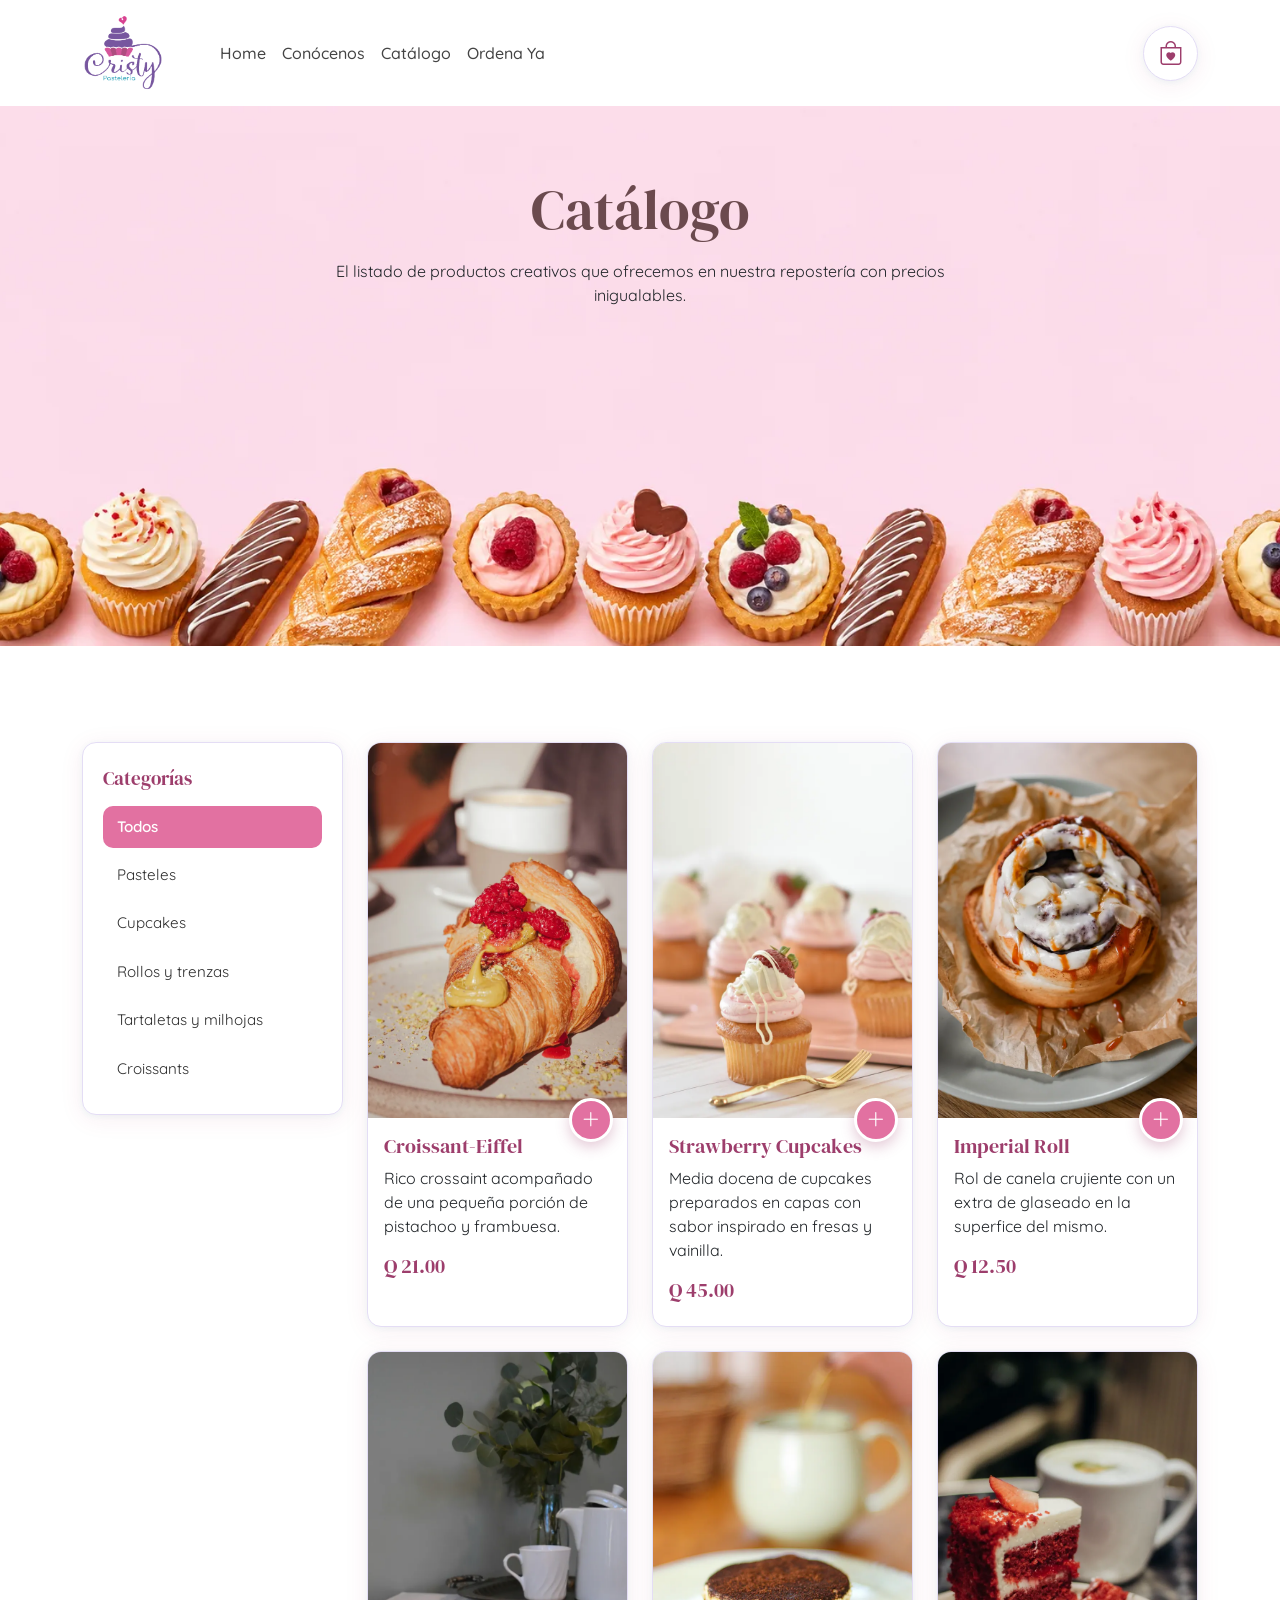
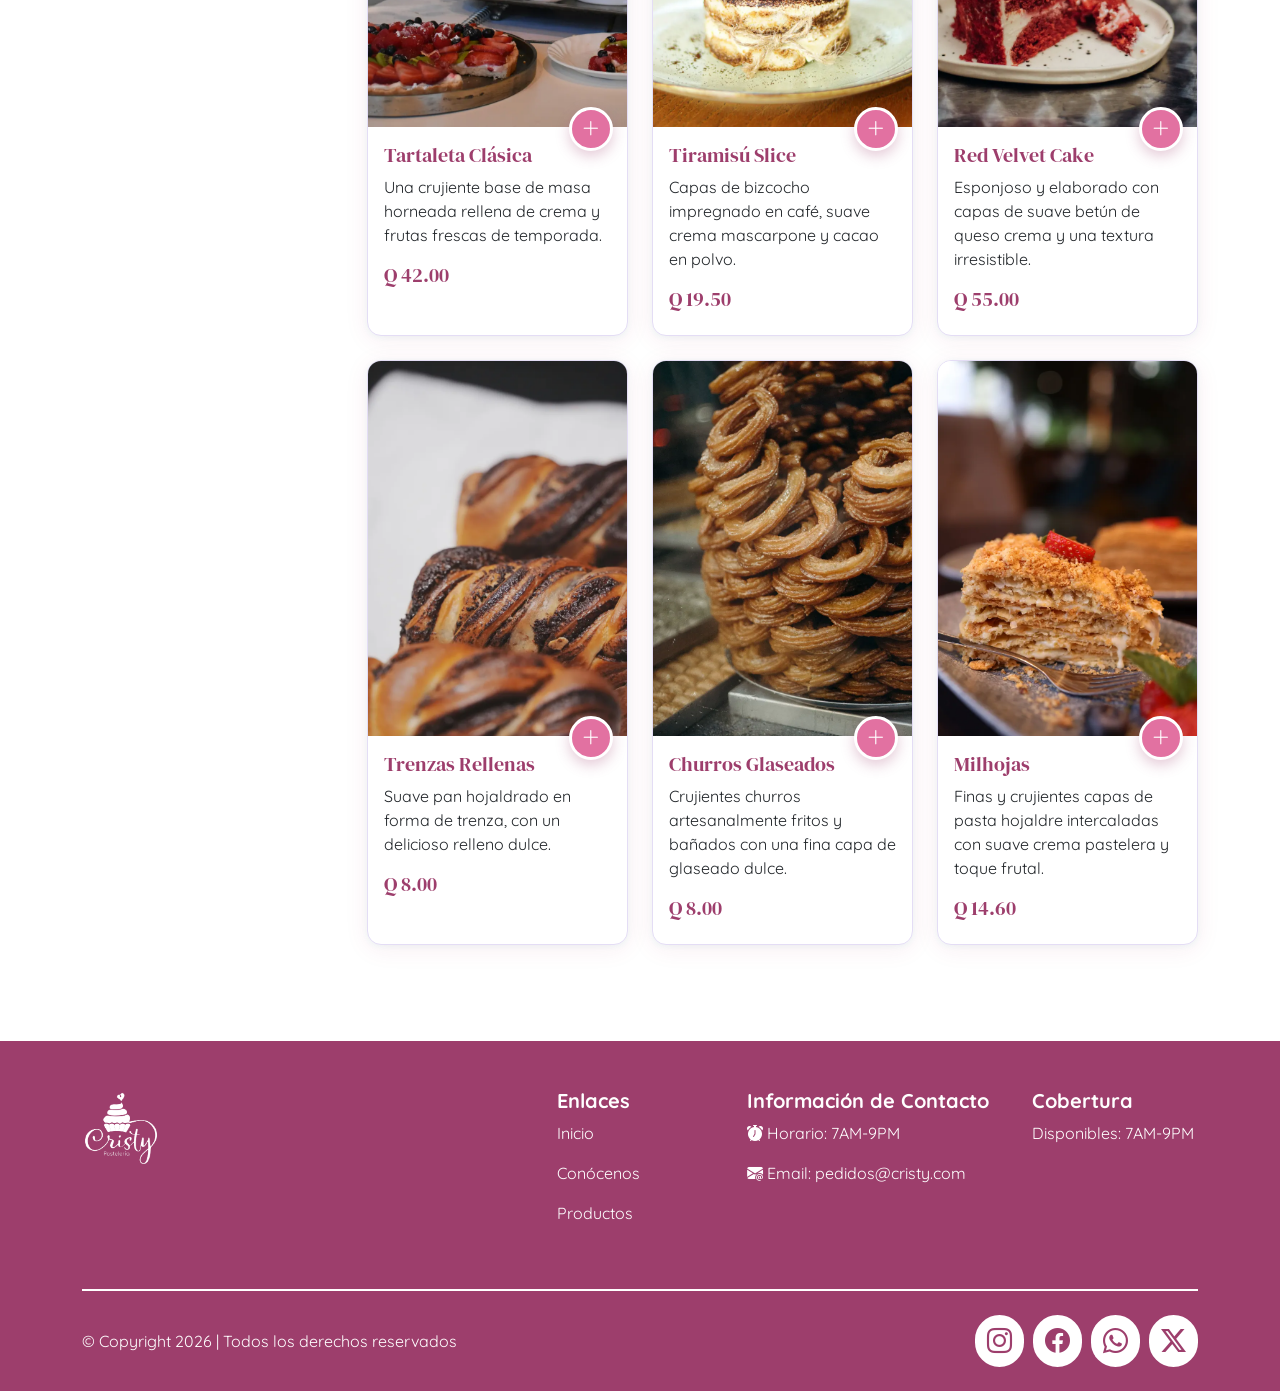
==== catalogo.html @ 8e830e94 "Uploading 100%" ====
<!DOCTYPE html>
<html lang="es">

<head>
    <meta charset="UTF-8">
    <meta name="viewport" content="width=device-width, initial-scale=1.0">
    <title>Catálogo</title>

    <link rel="preconnect" href="https://fonts.googleapis.com">
    <link rel="preconnect" href="https://fonts.gstatic.com" crossorigin>
    <link
        href="https://fonts.googleapis.com/css2?family=DM+Serif+Display:ital@0;1&family=Dancing+Script:wght@400..700&family=Quicksand:wght@300..700&display=swap"
        rel="stylesheet">

    <!-- LINK DE BOOTSTRAP -->
    <link href="https://cdn.jsdelivr.net/npm/bootstrap@5.3.8/dist/css/bootstrap.min.css" rel="stylesheet"
        integrity="sha384-sRIl4kxILFvY47J16cr9ZwB07vP4J8+LH7qKQnuqkuIAvNWLzeN8tE5YBujZqJLB" crossorigin="anonymous">

    <!-- LINK DE CSS -->
    <link rel="stylesheet" href="styles.css">

    <!-- LINK DE BOOTSTRAP ICONS -->
    <link rel="stylesheet" href="https://cdn.jsdelivr.net/npm/bootstrap-icons@1.13.1/font/bootstrap-icons.min.css">

    <script src="JavaScript/scroll-animations.js" defer></script>

</head>

<body>

    <header>
        <nav class="navbar navbar-expand-lg py-2">
            <div class="container">
                <a class="navbar-brand me-5" href="index.html" aria-label="Ir a la página de inicio"><img
                        src="imgs/Logu.png" alt="Pastelería Cristy" style="height: 80px;"></a>
                <button class="navbar-toggler" type="button" data-bs-toggle="collapse"
                    data-bs-target="#navbarSupportedContent" aria-controls="navbarSupportedContent"
                    aria-expanded="false" aria-label="Toggle navigation">
                    <span class="navbar-toggler-icon"></span>
                </button>
                <div class="collapse navbar-collapse align-items-lg-center" id="navbarSupportedContent">
                    <ul class="navbar-nav me-auto mb-2 mb-lg-0">

                        <li class="nav-item">

                            <a class="nav-link nav-linking-dark" aria-current="page" href="index.html">Home</a>

                        </li>

                        <li class="nav-item">

                            <a class="nav-link nav-linking-dark" href="conocenos.html">Conócenos</a>

                        </li>

                        <li class="nav-item active">

                            <a class="nav-link active nav-linking-dark" aria-current="page"
                                href="catalogo.html">Catálogo</a>

                        </li>

                        <li class="nav-item">
                            <a class="nav-link nav-linking-dark" href="formulario.php">Ordena Ya</a>
                        </li>

                    </ul>
                    <button class="cart-nav-button" type="button" data-bs-toggle="offcanvas"
                        data-bs-target="#carritoPanel" aria-controls="carritoPanel" aria-label="Abrir carrito">
                        <i class="bi bi-bag-heart" aria-hidden="true"></i>
                        <span class="cart-badge d-none" data-cart-count>0</span>
                    </button>
                </div>
            </div>
        </nav>
    </header>

    <main>

        <section class="banner">
            <h1 class="titles c text-center display-4" style="padding-top: 70px;" data-reveal="fade">Catálogo</h1>
            <div class="d-flex align-items-center justify-content-center flex-column mt-3" data-reveal="up">
                <p class="col-10 col-md-6 text-center px-0">El listado de productos creativos que ofrecemos en nuestra
                    repostería con precios inigualables.</p>
            </div>
        </section>


        <section>
            <div class="container-fluid">
                <div class="container py-5 my-3 my-lg-5">
                    <div class="row">
                        <div class="col-lg-3 mb-4 mb-lg-0">
                            <div class="catalog-filter sticky-top" data-reveal="left">
                                <h5 class="titles c6 filter-title">Categorías</h5>
                                <div class="filter-list flex-row flex-lg-column flex-wrap">
                                    <button type="button" class="filter-btn is-active" data-filtro="todos">
                                        Todos
                                    </button>
                                    <button type="button" class="filter-btn" data-filtro="pasteles">
                                        Pasteles
                                    </button>
                                    <button type="button" class="filter-btn" data-filtro="cupcakes">
                                        Cupcakes
                                    </button>
                                    <button type="button" class="filter-btn" data-filtro="rollos">
                                        Rollos y trenzas
                                    </button>
                                    <button type="button" class="filter-btn" data-filtro="tartaletas">
                                        Tartaletas y milhojas
                                    </button>
                                    <button type="button" class="filter-btn" data-filtro="croissants">
                                        Croissants
                                    </button>
                                </div>
                            </div>
                        </div>
                        <div class="col-lg-9">
                            <div class="row row-cols-1 row-cols-sm-2 row-cols-lg-3 g-4" id="grid-productos"
                                data-reveal-group>

                                <div class="col producto" data-categoria="croissants"
                                    data-product-id="croissant-eiffel">
                                    <div class="card product-card h-100">
                                        <img src="imgs/catalogo/3.webp" class="card-img-top cards-imgs"
                                            alt="Croissant-Eiffel con pistacho y frambuesa" width="720" height="1080"
                                            decoding="async" loading="eager" fetchpriority="high">
                                        <button type="button" class="add-cart-button" data-add-to-cart
                                            data-product-id="croissant-eiffel"
                                            aria-label="Agregar Croissant-Eiffel al carrito"><i class="bi bi-plus-lg"
                                                aria-hidden="true"></i></button>
                                        <div class="card-body">
                                            <h5 class="card-title titles c6">Croissant-Eiffel</h5>
                                            <p class="card-text">Rico crossaint acompañado de una pequeña porción de
                                                pistachoo y frambuesa.</p>
                                            <h5 class="card-title titles c6">Q 21.00</h5>
                                        </div>
                                    </div>
                                </div>

                                <div class="col producto" data-categoria="cupcakes"
                                    data-product-id="strawberry-cupcakes">
                                    <div class="card product-card h-100">
                                        <img src="imgs/catalogo/4.webp" class="card-img-top cards-imgs"
                                            alt="Strawberry Cupcakes" width="720" height="1080" decoding="async"
                                            loading="eager">
                                        <button type="button" class="add-cart-button" data-add-to-cart
                                            data-product-id="strawberry-cupcakes"
                                            aria-label="Agregar Strawberry Cupcakes al carrito"><i class="bi bi-plus-lg"
                                                aria-hidden="true"></i></button>
                                        <div class="card-body">
                                            <h5 class="card-title titles c6">Strawberry Cupcakes</h5>
                                            <p class="card-text">Media docena de cupcakes preparados en capas con sabor
                                                inspirado en fresas y vainilla.</p>
                                            <h5 class="card-title titles c6">Q 45.00</h5>
                                        </div>
                                    </div>
                                </div>

                                <div class="col producto" data-categoria="rollos" data-product-id="imperial-roll">
                                    <div class="card product-card h-100">
                                        <img src="imgs/catalogo/5.webp" class="card-img-top cards-imgs"
                                            alt="Imperial Roll de canela" width="720" height="1080" decoding="async"
                                            loading="eager">
                                        <button type="button" class="add-cart-button" data-add-to-cart
                                            data-product-id="imperial-roll"
                                            aria-label="Agregar Imperial Roll al carrito"><i class="bi bi-plus-lg"
                                                aria-hidden="true"></i></button>
                                        <div class="card-body">
                                            <h5 class="card-title titles c6">Imperial Roll</h5>
                                            <p class="card-text">Rol de canela crujiente con un extra de glaseado en la
                                                superfice del mismo.</p>
                                            <h5 class="card-title titles c6">Q 12.50</h5>
                                        </div>
                                    </div>
                                </div>

                                <div class="col producto" data-categoria="tartaletas"
                                    data-product-id="tartaleta-clasica">
                                    <div class="card product-card h-100">
                                        <img src="imgs/catalogo/6.webp" class="card-img-top cards-imgs"
                                            alt="Tartaleta Clásica con frutas" width="720" height="1080"
                                            decoding="async" loading="lazy">
                                        <button type="button" class="add-cart-button" data-add-to-cart
                                            data-product-id="tartaleta-clasica"
                                            aria-label="Agregar Tartaleta Clásica al carrito"><i class="bi bi-plus-lg"
                                                aria-hidden="true"></i></button>
                                        <div class="card-body">
                                            <h5 class="card-title titles c6">Tartaleta Clásica</h5>
                                            <p class="card-text">Una crujiente base de masa horneada rellena de crema y
                                                frutas frescas de temporada.</p>
                                            <h5 class="card-title titles c6">Q 42.00</h5>
                                        </div>
                                    </div>
                                </div>

                                <div class="col producto" data-categoria="pasteles" data-product-id="tiramisu-slice">
                                    <div class="card product-card h-100">
                                        <img src="imgs/catalogo/7.webp" class="card-img-top cards-imgs"
                                            alt="Porción de Tiramisú" width="720" height="1080" decoding="async"
                                            loading="lazy">
                                        <button type="button" class="add-cart-button" data-add-to-cart
                                            data-product-id="tiramisu-slice"
                                            aria-label="Agregar Tiramisú Slice al carrito"><i class="bi bi-plus-lg"
                                                aria-hidden="true"></i></button>
                                        <div class="card-body">
                                            <h5 class="card-title titles c6">Tiramisú Slice</h5>
                                            <p class="card-text">Capas de bizcocho impregnado en café, suave crema
                                                mascarpone y cacao en polvo.</p>
                                            <h5 class="card-title titles c6">Q 19.50</h5>
                                        </div>
                                    </div>
                                </div>

                                <div class="col producto" data-categoria="pasteles" data-product-id="red-velvet-cake">
                                    <div class="card product-card h-100">
                                        <img src="imgs/catalogo/10.webp" class="card-img-top cards-imgs"
                                            alt="Pastel Red Velvet" width="720" height="1080" decoding="async"
                                            loading="lazy">
                                        <button type="button" class="add-cart-button" data-add-to-cart
                                            data-product-id="red-velvet-cake"
                                            aria-label="Agregar Red Velvet Cake al carrito"><i class="bi bi-plus-lg"
                                                aria-hidden="true"></i></button>
                                        <div class="card-body">
                                            <h5 class="card-title titles c6">Red Velvet Cake</h5>
                                            <p class="card-text">Esponjoso y elaborado con capas de suave betún de queso
                                                crema y una textura irresistible.</p>
                                            <h5 class="card-title titles c6">Q 55.00</h5>
                                        </div>
                                    </div>
                                </div>

                                <div class="col producto" data-categoria="rollos" data-product-id="trenzas-rellenas">
                                    <div class="card product-card h-100">
                                        <img src="imgs/catalogo/11.webp" class="card-img-top cards-imgs"
                                            alt="Trenzas Rellenas" width="720" height="1080" decoding="async"
                                            loading="lazy">
                                        <button type="button" class="add-cart-button" data-add-to-cart
                                            data-product-id="trenzas-rellenas"
                                            aria-label="Agregar Trenzas Rellenas al carrito"><i class="bi bi-plus-lg"
                                                aria-hidden="true"></i></button>
                                        <div class="card-body">
                                            <h5 class="card-title titles c6">Trenzas Rellenas</h5>
                                            <p class="card-text">Suave pan hojaldrado en forma de trenza, con un
                                                delicioso relleno dulce.</p>
                                            <h5 class="card-title titles c6">Q 8.00</h5>
                                        </div>
                                    </div>
                                </div>

                                <div class="col producto" data-categoria="rollos" data-product-id="churros-glaseados">
                                    <div class="card product-card h-100">
                                        <img src="imgs/catalogo/12.webp" class="card-img-top cards-imgs"
                                            alt="Churros Glaseados" width="720" height="1078" decoding="async"
                                            loading="lazy">
                                        <button type="button" class="add-cart-button" data-add-to-cart
                                            data-product-id="churros-glaseados"
                                            aria-label="Agregar Churros Glaseados al carrito"><i class="bi bi-plus-lg"
                                                aria-hidden="true"></i></button>
                                        <div class="card-body">
                                            <h5 class="card-title titles c6">Churros Glaseados</h5>
                                            <p class="card-text">Crujientes churros artesanalmente fritos y bañados con
                                                una fina capa de glaseado dulce.</p>
                                            <h5 class="card-title titles c6">Q 8.00</h5>
                                        </div>
                                    </div>
                                </div>

                                <div class="col producto" data-categoria="tartaletas" data-product-id="milhojas">
                                    <div class="card product-card h-100">
                                        <img src="imgs/catalogo/14.webp" class="card-img-top cards-imgs"
                                            alt="Milhojas con crema pastelera" width="720" height="1079"
                                            decoding="async" loading="lazy">
                                        <button type="button" class="add-cart-button" data-add-to-cart
                                            data-product-id="milhojas" aria-label="Agregar Milhojas al carrito"><i
                                                class="bi bi-plus-lg" aria-hidden="true"></i></button>
                                        <div class="card-body">
                                            <h5 class="card-title titles c6">Milhojas</h5>
                                            <p class="card-text">Finas y crujientes capas de pasta hojaldre intercaladas
                                                con suave crema pastelera y toque frutal.</p>
                                            <h5 class="card-title titles c6">Q 14.60</h5>
                                        </div>
                                    </div>
                                </div>
                            </div>

                            <p class="filter-empty d-none text-center mt-5">No hay productos en esta categoría todavía.
                            </p>

                        </div>
                    </div>
                </div>
            </div>
        </section>


    </main>

    <aside class="offcanvas offcanvas-end cart-panel" tabindex="-1" id="carritoPanel"
        aria-labelledby="carritoPanelTitulo">
        <div class="offcanvas-header">
            <div>
                <span class="cart-eyebrow">TU SELECCIÓN</span>
                <h2 class="offcanvas-title titles c6" id="carritoPanelTitulo">Mi carrito</h2>
            </div>
            <button type="button" class="btn-close" data-bs-dismiss="offcanvas" aria-label="Cerrar carrito"></button>
        </div>
        <div class="offcanvas-body d-flex flex-column">
            <div class="cart-empty" data-cart-empty>
                <i class="bi bi-bag-heart" aria-hidden="true"></i>
                <p class="mb-1 fw-semibold">Tu carrito está vacío</p>
                <span>Agrega tus postres favoritos con el botón +.</span>
            </div>
            <div class="d-none flex-grow-1" data-cart-content>
                <div class="cart-items" data-cart-items></div>
                <div class="cart-total-row">
                    <span>Total</span>
                    <strong data-cart-total>Q 0.00</strong>
                </div>
                <a href="formulario.php#resumen-carrito" class="btn btn-order btn-1 w-100 py-3">Continuar con mi
                    orden</a>
            </div>
        </div>
    </aside>

    <div class="cart-notice" data-cart-notice role="status" aria-live="polite"></div>

    <footer>
        <div class="container-fluid bc6">
            <div class="container pt-5 pb-4 h-100">
                <div style="border-bottom: #fff 2px solid;" class="pb-5">
                    <div class="row g-4" data-reveal="up">
                        <div class="col-12 col-lg-5">
                            <img src="imgs/Logu-obs.png" alt="" class="mb-2 mb-lg-5" style="height: 80px;">
                        </div>
                        <div class="col-12 col-sm-6 col-lg-2 text-white">
                            <h5 class="fw-bold">Enlaces</h5>
                            <p><a class="footer-link" href="index.html">Inicio</a></p>
                            <p><a class="footer-link" href="conocenos.html">Conócenos</a></p>
                            <p><a class="footer-link" href="catalogo.html">Productos</a></p>
                        </div>
                        <div class="col-12 col-sm-6 col-lg-3 text-white">
                            <h5 class="fw-bold">Información de Contacto</h5>
                            <p><i class="bi bi-alarm-fill"></i> Horario: 7AM-9PM</p>
                            <p><i class="bi bi-envelope-at-fill"></i> Email: pedidos@cristy.com</p>
                        </div>
                        <div class="col-12 col-lg-2 text-white">
                            <h5 class="fw-bold">Cobertura</h5>
                            <p>Disponibles: 7AM-9PM</p>
                        </div>
                    </div>
                </div>
                <div class="pt-4">
                    <div class="row align-items-center g-3" data-reveal="fade">

                        <div class="col-12 col-md-8">
                            <p class="text-white mb-0 text-center text-md-start">© Copyright 2026 | Todos los derechos
                                reservados</p>
                        </div>
                        <div class="col-12 col-md-4 text-white text-center text-md-end pb-3 pb-md-0">
                            <a href="https://www.instagram.com/" target="blank" class="footer-a">

                                <i class="bi bi-instagram footer-icons"></i>

                            </a>
                            <a href="https://www.facebook.com" target="blank" class="footer-a">

                                <i class="bi bi-facebook footer-icons"></i>

                            </a>
                            <a href="https://www.whatsapp.com/" target="blank" class="footer-a">

                                <i class="bi bi-whatsapp footer-icons"></i>

                            </a>
                            <a href="https://x.com/" target="blank" class="footer-a">

                                <i class="bi bi-twitter-x footer-icons"></i>

                            </a>
                        </div>

                    </div>

                </div>
            </div>
        </div>

        </div>

    </footer>

    <script src="https://cdn.jsdelivr.net/npm/bootstrap@5.3.8/dist/js/bootstrap.bundle.min.js"
        integrity="sha384-FKyoEForCGlyvwx9Hj09JcYn3nv7wiPVlz7YYwJrWVcXK/BmnVDxM+D2scQbITxI"
        crossorigin="anonymous"></script>

    <script src="JavaScript/carrito.js"></script>
    <script src="JavaScript/catalogo.js"></script>


</body>

</html>
---- styles.css ----
:root {
    /* Paleta y medidas compartidas: cada token activo se reutiliza en el sitio. */
    --c1: #E271A1;
    --c2: #77569f;
    --c3: #FEF1E6;
    --c4: #F1D8E7;
    --c5: #C3BCDE;
    --c6: #9D3E6C;
    --c7: #1a8fa8;
    --text-main: #2d2d2d;
    --border: #e4ddf5;
    --shadow-soft: 0 4px 24px rgba(181, 41, 94, .08), 0 1.5px 6px rgba(94, 207, 207, .10);

    --shadow-hover: 0 6px 15px rgba(181, 41, 94, .16), 0 2px 8px rgba(94, 207, 207, .15);
    --radius: 14px;
}

/*------------------------------------------------------------ ANIMACIONES SUAVES AL HACER SCROLL ------------------------------------------------------------*/

.scroll-animations-ready [data-reveal] {
    opacity: 0;
    transform: translate3d(0, 26px, 0);
    transition:
        opacity .65s ease,
        transform .65s cubic-bezier(.22, 1, .36, 1);
    transition-delay: var(--reveal-delay, 0ms);
    will-change: opacity, transform;
}

.scroll-animations-ready [data-reveal="left"] {
    transform: translate3d(-30px, 0, 0);
}

.scroll-animations-ready [data-reveal="right"] {
    transform: translate3d(30px, 0, 0);
}

.scroll-animations-ready [data-reveal="scale"] {
    transform: translate3d(0, 14px, 0) scale(.975);
}

.scroll-animations-ready [data-reveal="fade"] {
    transform: none;
}

.scroll-animations-ready [data-reveal].is-revealed {
    opacity: 1;
    transform: translate3d(0, 0, 0) scale(1);
    will-change: auto;
}

@media (max-width: 575.98px) {

    .scroll-animations-ready [data-reveal="left"],
    .scroll-animations-ready [data-reveal="right"] {
        transform: translate3d(0, 22px, 0);
    }

    .scroll-animations-ready [data-reveal].is-revealed {
        transform: translate3d(0, 0, 0) scale(1);
    }
}

@media (prefers-reduced-motion: reduce) {
    .scroll-animations-ready [data-reveal] {
        opacity: 1 !important;
        transform: none !important;
        transition: none !important;
    }
}

.shadow-pro {
    box-shadow: var(--shadow-hover);
}

.bcw {
    background-color: #fff;
}

.bc3 {
    background-color: var(--c3);
}

.bc4 {
    background-color: var(--c4);
}

.bc6 {
    background-color: var(--c6);
}

.c0 {
    color: #fff;
}

.c {
    color: #6B4A4E;
}

.c1 {
    color: #E271A1;
}

.c2 {
    color: var(--c2);
}

.c6 {
    color: var(--c6);
}

.c7 {
    color: var(--c7);
}

.btn-1 {
    --bs-btn-bg: var(--c7);
    --bs-btn-hover-bg: #157a90;
    /* un poco más oscuro que --c7 para dar feedback visual */
    --bs-btn-hover-color: #fff;
    --bs-btn-active-bg: #106b7d;
    /* aún más oscuro, para el click */
    --bs-btn-active-color: #fff;
    --bs-btn-border-color: transparent;
    --bs-btn-hover-border-color: transparent;
    --bs-btn-active-border-color: transparent;
    transition: .25s ease;

    background-color: var(--c7);
    color: #fff;
}

* {
    font-family: quicksand;
}

.font1 {
    font-size: 1.1rem;
}

/*------------------------------ HEADER ------------------------------*/


.header-container {
    min-height: calc(100dvh - 170px);
}



.titles {
    font-family: DM Serif Display;

}

.header-main {
    position: relative;
    background: url(imgs/headers/header.webp);
    min-height: 100vh;
    /* antes: height: 100vh */
    background-size: cover;
    background-position: center;
}

nav,
.header {
    position: relative;
    z-index: 2;
}

.shadow-layer {
    position: absolute;
    top: 0;
    left: 0;
    width: 100%;
    height: 100%;
    background: #00000080;
    z-index: 1;


}

.circle-opinions {
    border-radius: 100px;
    height: 45px;
    transition: ease .5s;
    margin-left: -10px;

}

.circle-opinions:hover {
    transform: translateY(-7px);
}

.borderin {
    border-left: 1px solid #6B4A4E;
}

.starments {
    color: #e6d51a;
    height: 20px;
    font-size: 20px;

}

@media (max-width: 992px) {
    .font1 {
        font-size: 16px;
    }

}


.nav-linking-white {
    color: #fff !important;
    transition: .2s ease;
    font-weight: 500;
}

.nav-linking-white:hover {
    color: var(--c1) !important;
}

.nav-linking-dark {
    color: #444 !important;
    transition: .2s ease;
    font-weight: 500;
}

.nav-linking-dark:hover {
    color: var(--c6) !important;
}



/*------------------------------ CARDS BENEFICIOS ------------------------------*/
.card-beneficio {
    background-color: var(--c4);
    transition: transform .3s ease, box-shadow .3s ease;
}


.card-beneficio:hover {
    transform: translateY(-6px);
    box-shadow: var(--shadow-hover);
}

.icon-circle {
    width: 56px;
    height: 56px;
    border-radius: 50%;
    background-color: rgba(255, 255, 255, 0.55);
    display: flex;
    align-items: center;
    justify-content: center;
}

/* Aqui va tu icono, solo cambia el src del <img> en el HTML */
.icon-circle img {
    width: 60px;
    height: 60px;
    object-fit: contain;
    display: block;
}

/*------------------------------------------------------------ CAROUSEL DE PASTELES ------------------------------------------------------------*/

.cake-carousel-section {
    position: relative;
    overflow: hidden;
    /* Un solo lugar para controlar el tamaño de los pasteles y su separación. */
    --cake-w: 270px;
    --cake-gap: calc(var(--cake-w) * 1.05);
    background:
        radial-gradient(circle at 10% 12%, rgba(226, 113, 161, .11) 0 4px, transparent 5px),
        radial-gradient(circle at 89% 16%, rgba(26, 143, 168, .10) 0 5px, transparent 6px),
        var(--c3);
}

.cake-section-heading {
    position: relative;
    max-width: 760px;
    margin: 0 auto 1rem;
}

.cake-eyebrow {
    display: flex;
    align-items: center;
    justify-content: center;
    gap: .8rem;
    margin-bottom: .8rem;
}

.cake-eyebrow-line {
    width: clamp(30px, 7vw, 76px);
    height: 1px;
    background: linear-gradient(90deg, transparent, rgba(157, 62, 108, .55));
}

.cake-eyebrow-line:last-child {
    transform: scaleX(-1);
}

.cake-featured-seal {
    width: 36px;
    height: 36px;
    border: 1px solid rgba(157, 62, 108, .24);
    border-radius: 50%;
    display: inline-flex;
    align-items: center;
    justify-content: center;
    color: #fff;
    background: var(--c6);
    box-shadow: 0 6px 18px rgba(157, 62, 108, .18);
    transform: rotate(-8deg);
}

.cake-featured-seal i {
    font-size: .8rem;
}

.cake-eyebrow-text {
    font-size: .78rem;
    font-weight: 700;
    letter-spacing: .2em;
    text-transform: uppercase;
    color: var(--c6);
}

.cake-featured-title {
    color: var(--c6);
    font-size: clamp(3.4rem, 7vw, 4.5rem);
    line-height: .84;
    letter-spacing: -.035em;
    margin: 0;
}

.cake-featured-title span {
    position: relative;
    isolation: isolate;
    display: block;
    width: fit-content;
    margin: .12em auto 0;
    padding: 0 .18em .1em;
    color: var(--c1);
    font-family: "Dancing Script", cursive;
    font-size: .67em;
    font-weight: 600;
    letter-spacing: 0;
    transform: rotate(-2deg);
}

.cake-featured-title span::after {
    content: "";
    position: absolute;
    right: 2%;
    bottom: 0;
    left: 2%;
    height: 9px;
    border-radius: 50%;
    background: rgba(226, 113, 161, .18);
    transform: rotate(-1deg);
    z-index: -1;
}

/* ── Titulo y descripcion que cambian con cada pastel ── */
.carousel-info {
    max-width: 620px;
    margin: -.75rem auto 0;
    padding: 1rem clamp(1rem, 4vw, 2.25rem) 1.15rem;
    border: 1px solid rgba(157, 62, 108, .10);
    border-radius: 22px;
    background: rgba(255, 255, 255, .58);
    box-shadow: 0 12px 30px rgba(157, 62, 108, .08);
    backdrop-filter: blur(6px);
    transition: opacity .25s ease, transform .25s ease;
}

.carousel-info.is-fading {
    opacity: 0;
    transform: translateY(8px);
}

.cake-title {
    font-size: clamp(1.65rem, 2.7vw, 2.35rem);
    line-height: 1.1;
    margin-bottom: .35rem;
}

.cake-desc {
    max-width: 460px;
    margin-bottom: 0;
    color: #6B4A4E;
    font-size: .98rem;
    line-height: 1.55;
}

/* ── Escenario donde "flotan" los pasteles ── */
.cake-stage {
    position: relative;
    /* Mantiene espacio para la animación sin alejar la ficha del pastel. */
    height: calc(var(--cake-w) * 1.3);
}

.cake-track {
    position: relative;
    width: 100%;
    height: 100%;
}

.cake-slide {
    position: absolute;
    top: 50%;
    left: 50%;
    width: var(--cake-w);
    display: flex;
    flex-direction: column;
    align-items: center;
    transition: transform .7s cubic-bezier(.22, 1, .36, 1), opacity .5s ease, filter .5s ease;
    pointer-events: none;
}

.cake-slide.is-active {
    transform: translate(-50%, -50%) scale(1);
    opacity: 1;
    filter: none;
    z-index: 3;
    pointer-events: auto;
}

/* Depuración: anterior y siguiente comparten el estado visual; solo cambia su posición. */
.cake-slide.is-prev,
.cake-slide.is-next {
    opacity: .45;
    filter: blur(1px);
    z-index: 1;
}

.cake-slide.is-prev {
    transform: translate(calc(-50% - var(--cake-gap)), -46%) scale(.6);
}

.cake-slide.is-next {
    transform: translate(calc(-50% + var(--cake-gap)), -46%) scale(.6);
}

/* ── El flote: animacion independiente de la posicion ── */
.cake-float {
    animation: cakeFloat 4s ease-in-out infinite;
}

@keyframes cakeFloat {

    0%,
    100% {
        transform: translateY(0);
    }

    50% {
        transform: translateY(-14px);
    }
}

.cake-img {
    width: 100%;
    filter: drop-shadow(0 22px 16px rgba(107, 74, 78, .3));
}

/* ── El "stand": una sombra elegante bajo el pastel activo ── */
.cake-stand {
    width: 190px;
    height: 32px;
    margin-top: -4px;
    border-radius: 50%;
    background: radial-gradient(ellipse at center, rgba(157, 62, 108, .3) 0%, rgba(157, 62, 108, 0) 72%);
}

/* ── Flechas ── */
.cake-arrow {
    position: absolute;
    top: 50%;
    transform: translateY(-50%);
    border: none;
    background-color: #fff;
    color: var(--c7);
    width: 48px;
    height: 48px;
    border-radius: 50%;
    display: flex;
    align-items: center;
    justify-content: center;
    font-size: 1.3rem;
    box-shadow: var(--shadow-soft);
    transition: transform .2s ease, box-shadow .2s ease, background-color .2s ease, color .2s ease;
    z-index: 5;
}

.cake-arrow:hover {
    transform: translateY(calc(-50% - 3px));
    box-shadow: var(--shadow-hover);
    background-color: var(--c1);
    color: #fff;
}

.cake-arrow--left {
    left: 0;
}

.cake-arrow--right {
    right: 0;
}

/* ── Puntos indicadores ── */
.cake-dots {
    display: flex;
    gap: .5rem;
    justify-content: center;
    margin-top: 1rem;
}

.cake-dot {
    width: 9px;
    height: 9px;
    border-radius: 50%;
    background-color: var(--c5);
    cursor: pointer;
    transition: background-color .2s ease, transform .2s ease;
}

.cake-dot.is-active {
    background-color: var(--c1);
    transform: scale(1.3);
}

@media (max-width: 768px) {
    .cake-carousel-section {
        --cake-w: 190px;
    }

    .cake-arrow {
        width: 40px;
        height: 40px;
        font-size: 1.1rem;
    }

    .cake-section-heading {
        margin-bottom: .75rem;
    }

    .cake-eyebrow {
        gap: .55rem;
    }

    .cake-featured-seal {
        width: 32px;
        height: 32px;
    }

    .cake-featured-title {
        font-size: clamp(3rem, 14vw, 4.2rem);
    }

    .carousel-info {
        max-width: calc(100% - 1rem);
        margin-top: -.35rem;
        border-radius: 18px;
    }
}

@media (prefers-reduced-motion: reduce) {
    .cake-float {
        animation: none;
    }

    .cake-slide {
        transition: opacity .3s ease;
    }
}



/*------------------------------------------------------------ SECCIÓN FINAL ------------------------------------------------------------*/

.img-final {
    background-image: url(imgs/modelo.jpg);
    background-size: cover;
    background-position: center;
    height: 90vh;
    width: 85%;
}

@media (max-width: 768px) {
    .img-final {
        height: min(440px, 60vh);
        width: 100%;
        margin-bottom: 0;
    }
}








/*------------------------------------------------------------ PÁGINA CONOCENOS ------------------------------------------------------------*/
.box {
    position: relative;
    display: flex;
    width: 100%;
    min-height: 360px;
    transform-style: preserve-3d;
    perspective: 500px;
}

.box .item {
    position: absolute;
    bottom: 35px;
    left: calc(50% - 100px);
    width: 200px;
    height: 300px;
    background: #ffffff;
    transition: .5s;
    box-shadow: 0 0 50px rgba(0, 0, 0, .5);
    border-radius: 1rem;
    transform-style: preserve-3d;
    transform-origin: bottom;
    user-select: none;
    -webkit-box-reflect: below 1px linear-gradient(transparent, transparent, #0002);
    border: 5px solid #77569fb7;
}

/* Depuración: las tarjetas simétricas comparten la transformación; su capa sigue siendo individual. */
.box .item:nth-child(1),
.box .item:nth-child(2) {
    transform: translate3d(-150px, 0, 0) scale(0.8) rotateY(25deg);
}

.box .item:nth-child(1) {
    z-index: 1;
}

.box .item:nth-child(2) {
    z-index: 2;
}

.box .item:nth-child(3) {
    transform: translate3d(-100px, 0, 0) scale(0.9) rotateY(15deg);
    z-index: 2;
}


.box .item:nth-child(5) {
    transform: translate3d(100px, 0, 0) scale(0.9) rotateY(-15deg);
    z-index: 3;
}

.box .item:nth-child(6),
.box .item:nth-child(7) {
    transform: translate3d(150px, 0, 0) scale(0.8) rotateY(-25deg);
}

.box .item:nth-child(6) {
    z-index: 2;
}

.box .item:nth-child(7) {
    z-index: -1;
}

.box .item img {
    position: absolute;
    top: 0;
    left: 0;
    width: 100%;
    height: 100%;
    object-fit: cover;
    border-radius: .7rem;
}


.buttons {
    display: flex;
    gap: 20px;
    margin-top: 1.5rem;
}

.buttons span {
    position: relative;
    width: 50px;
    height: 50px;
    border: 2px solid var(--c6);
    background-color: #E271A1;
    border-radius: 50%;
    display: flex;
    justify-content: center;
    align-items: center;
    transition: transform .2s ease;
}

.buttons span i {
    color: #Fff;

}

.buttons span:hover {
    transform: translateY(calc(-5% - 3px));

}


.values {
    width: 100%;
    max-width: 960px;
}

.value-tile {
    min-height: 145px;
    transition: transform .25s ease;
}

.value-tile:hover {
    transform: translateY(-5px);
}

.identity-intro {
    max-width: 820px;
}

@media (min-width: 768px) {
    .vision {
        border-right: 3px solid var(--c6);
    }
}

@media (max-width: 575.98px) {
    .history-gallery {
        overflow: hidden;
    }

    .box {
        min-height: 300px;
    }

    .box .item {
        bottom: 25px;
        left: calc(50% - 75px);
        width: 150px;
        height: 225px;
    }

    .box .item:nth-child(1),
    .box .item:nth-child(2) {
        transform: translate3d(-70px, 0, 0) scale(.82) rotateY(20deg);
    }

    .box .item:nth-child(3) {
        transform: translate3d(-45px, 0, 0) scale(.9) rotateY(12deg);
    }

    .box .item:nth-child(5) {
        transform: translate3d(45px, 0, 0) scale(.9) rotateY(-12deg);
    }

    .box .item:nth-child(6),
    .box .item:nth-child(7) {
        transform: translate3d(70px, 0, 0) scale(.82) rotateY(-20deg);
    }

}

.reseñas-box {
    width: 100%;
    display: flex;
    overflow-x: auto;

    border-radius: 1.2rem;
    border: 3px solid transparent;
    padding: 1.2rem;

    /*
    background:
        linear-gradient(#fff, #fff) padding-box,
        linear-gradient(135deg, var(--c1), var(--c7)) border-box;*/
}

.reseñas-box::-webkit-scrollbar {
    display: none;
}

.group {
    display: flex;
    align-items: center;
    justify-content: center;
    gap: 1em;
    animation: spin 20s infinite linear;
    padding-right: 1em;
}

.group .card {
    flex: 0 0 320px;
    /* ancho fijo, no crece ni se encoge */
    min-height: 300px;
    padding: 1.5rem;

    display: flex;
    flex-direction: column;
    justify-content: space-between;
    gap: .75rem;

    border: 3px solid transparent;
    border-radius: .5em;

    background:
        linear-gradient(#f1f1f1, #f1f1f1) padding-box,
        linear-gradient(135deg, var(--c1), var(--c7)) border-box;
}

.star-opinion {
    font-size: 25px;
    color: var(--c1);
}

.group .card h5 {
    font-size: 1rem;
    font-weight: 600;
    margin: 0;
}

@keyframes spin {
    from {
        translate: 0;
    }

    to {
        translate: -100%;
    }
}


/*------------------------------------------------------------ PÁGINA CATÁLOGO DE PRODUCTOS------------------------------------------------------------*/


.cards-imgs {
    height: 375px;
    object-fit: cover;
    background: linear-gradient(135deg, #fdf7fa, #f4e6ee);
}

.product-card {
    position: relative;
    overflow: hidden;
    border: 1px solid var(--border);
    border-radius: var(--radius);
    box-shadow: var(--shadow-soft);
    transition: transform .2s ease, box-shadow .2s ease;
}

.product-card:hover {
    transform: translateY(-4px);
    box-shadow: var(--shadow-hover);
}

.add-cart-button {
    position: absolute;
    top: 355px;
    right: 14px;
    width: 44px;
    height: 44px;
    display: inline-flex;
    align-items: center;
    justify-content: center;
    border: 3px solid #fff;
    border-radius: 50%;
    background-color: var(--c1);
    color: #fff;
    font-size: 1.2rem;
    line-height: 1;
    box-shadow: 0 5px 14px rgba(157, 62, 108, .28);
    transition: transform .18s ease, background-color .18s ease;
    z-index: 2;
}

.add-cart-button:hover,
.add-cart-button:focus-visible {
    background-color: var(--c6);
    transform: scale(1.08);
}

.add-cart-button.is-added {
    transform: scale(.88) rotate(90deg);
}


/* ── Filtro lateral ── */

.catalog-filter {
    background-color: #fff;
    border: 1.5px solid var(--border);
    border-radius: var(--radius);
    padding: 1.5rem 1.25rem;
    box-shadow: var(--shadow-soft);

    /* offset desde arriba: cuando el usuario baja, aqui es donde el
       filtro se "pega" antes de seguir bajando con el scroll */
    top: 20px;
}

.filter-title {
    font-size: 1.2rem;
    margin-bottom: 1rem;
}

.filter-list {
    display: flex;
    gap: .4rem;
}

.filter-btn {
    all: unset;
    box-sizing: border-box;
    width: 100%;
    cursor: pointer;
    padding: .6rem .9rem;
    border-radius: 10px;
    font-size: .95rem;
    color: var(--text-main);
    transition: background-color .2s ease, color .2s ease;
}

.filter-btn:hover {
    background-color: var(--c3);
}

.filter-btn.is-active {
    background-color: var(--c1);
    color: #fff;
    font-weight: 600;
}

.filter-empty {
    color: var(--text-main);
    opacity: .6;
}

@media (max-width: 991.98px) {
    .catalog-filter {
        position: static !important;
    }

    .filter-btn {
        flex: 1 1 110px;
        width: auto;
        text-align: center;
    }

    .navbar-collapse {
        padding: .75rem 0 1rem;
    }

    .cart-nav-button {
        margin-top: .35rem;
    }
}

@media (max-width: 575.98px) {
    .cards-imgs {
        height: 330px;
    }

    .add-cart-button {
        top: 310px;
    }
}

/* ── Carrito compartido ── */
.bi-bag-heart {
    font-size: 1.5rem;
}

.cart-nav-button {
    position: relative;
    width: 55px;
    height: 55px;
    display: inline-flex;
    align-items: center;
    justify-content: center;
    flex: 0 0 auto;
    border: 1.5px solid var(--border);
    border-radius: 50%;
    background: #fff;
    color: var(--c6);
    font-size: 1.25rem;
    text-decoration: none;
    box-shadow: var(--shadow-soft);
    transition: color .2s ease, transform .2s ease, border-color .2s ease;
}

.cart-nav-button:hover,
.cart-nav-button:focus-visible {
    color: var(--c1);
    border-color: var(--c1);
    transform: translateY(-2px);
}

.cart-badge {
    position: absolute;
    top: -5px;
    right: -6px;
    min-width: 20px;
    height: 20px;
    padding: 0 5px;
    display: inline-flex;
    align-items: center;
    justify-content: center;
    border: 2px solid #fff;
    border-radius: 999px;
    background: var(--c1);
    color: #fff;
    font-size: .68rem;
    font-weight: 700;
}

.cart-panel {
    width: min(430px, 100%);
}

.cart-panel .offcanvas-header {
    padding: 1.5rem 1.5rem 1rem;
    border-bottom: 1px solid var(--border);
}

.cart-panel .offcanvas-body {
    padding: 1.25rem 1.5rem 1.5rem;
}

.cart-eyebrow {
    display: block;
    margin-bottom: .2rem;
    color: var(--c7);
    font-size: .72rem;
    font-weight: 700;
    letter-spacing: .14em;
}

.cart-empty {
    display: flex;
    flex-direction: column;
    align-items: center;
    justify-content: center;
    min-height: 230px;
    padding: 1.5rem;
    text-align: center;
    color: var(--text-main);
    background: #fcfaff;
    border: 1px dashed var(--border);
    border-radius: var(--radius);
}

.cart-empty>i {
    margin-bottom: .75rem;
    color: var(--c1);
    font-size: 2.2rem;
}

.cart-empty>span {
    max-width: 270px;
    color: #746f78;
    font-size: .88rem;
}

.cart-items {
    display: flex;
    flex-direction: column;
}

.cart-item {
    padding: 1rem 0;
    border-bottom: 1px solid var(--border);
}

.cart-item:first-child {
    padding-top: 0;
}

.cart-item-info {
    display: flex;
    align-items: baseline;
    justify-content: space-between;
    gap: .75rem;
    margin-bottom: .7rem;
}

.cart-item-info strong {
    color: var(--c6);
    font-size: .95rem;
}

.cart-item-info span {
    white-space: nowrap;
    color: #7b7580;
    font-size: .78rem;
}

.cart-item-actions {
    display: flex;
    align-items: center;
    gap: .65rem;
}

.cart-quantity {
    display: inline-flex;
    align-items: center;
    overflow: hidden;
    border: 1px solid var(--border);
    border-radius: 999px;
}

.cart-quantity button {
    width: 31px;
    height: 29px;
    border: 0;
    background: #fcfaff;
    color: var(--c6);
    font-size: 1rem;
}

.cart-quantity button:hover {
    background: var(--c4);
}

.cart-quantity span {
    min-width: 27px;
    text-align: center;
    font-size: .85rem;
    font-weight: 700;
}

.cart-item-subtotal {
    margin-left: auto;
    font-size: .88rem;
    font-weight: 700;
}

.cart-remove {
    width: 30px;
    height: 30px;
    border: 0;
    border-radius: 50%;
    background: transparent;
    color: #a29ba6;
}

.cart-remove:hover {
    background: #fff0f2;
    color: #b3243f;
}

.cart-total-row {
    display: flex;
    align-items: center;
    justify-content: space-between;
    margin: 1.25rem 0;
    padding-top: 1rem;
    border-top: 2px solid var(--c4);
    font-size: 1.05rem;
}

.cart-total-row strong {
    color: var(--c6);
    font-size: 1.25rem;
}

.cart-notice {
    position: fixed;
    right: 1.25rem;
    bottom: 1.25rem;
    z-index: 1090;
    max-width: min(360px, calc(100vw - 2.5rem));
    padding: .85rem 1rem;
    border-radius: 12px;
    background: var(--c6);
    color: #fff;
    box-shadow: 0 10px 30px rgba(45, 45, 45, .22);
    opacity: 0;
    pointer-events: none;
    transform: translateY(12px);
    transition: opacity .2s ease, transform .2s ease;
}

.cart-notice.is-visible {
    opacity: 1;
    transform: translateY(0);
}











/*------------------------------------------------------------ PÁGINA FORMULARIO ------------------------------------------------------------*/

.banner {
    position: relative;
    background: url(imgs/headers/banner.webp);
    height: 60vh;
    background-size: cover;
    background-position: bottom;
}


/* ── Page wrapper ─────────────────────────────────────── */
.form-wrapper {
    max-width: 860px;
    margin: 3rem auto;
    padding: 0 1rem 3rem;
}

.cart-form-hint {
    display: flex;
    align-items: flex-start;
    gap: .75rem;
    padding: .9rem 1rem;
    border: 1px solid var(--border);
    border-radius: var(--radius);
    background: #fcfaff;
    color: #6f6974;
    font-size: .9rem;
}

.cart-form-hint i {
    color: var(--c1);
    font-size: 1.15rem;
}

.cart-summary {
    position: sticky;
    top: 1.5rem;
    margin-bottom: 3rem;
    padding: 1.5rem;
    border: 1px solid var(--border);
    border-radius: 24px;
    background: #fff;
}

.cart-summary .cart-empty {
    min-height: 280px;
}

.cart-continue-link {
    display: inline-flex;
    align-items: center;
    gap: .4rem;
    color: var(--c7);
    font-size: .9rem;
    font-weight: 600;
    text-decoration: none;
}

.cart-continue-link:hover {
    color: var(--c6);
}

[data-cart-submit]:disabled {
    cursor: not-allowed;
    opacity: .55;
    transform: none !important;
    filter: none !important;
}


/* ── Section divider label ────────────────────────────── */

.section-label {
    font-size: .78rem;
    font-weight: 600;
    letter-spacing: .12em;
    color: var(--c7);
    display: flex;
    align-items: center;
    gap: .5rem;
}

.section-label::after {
    content: '';
    flex: 1;
    height: 1px;
    /*background: linear-gradient(90deg, var(--border), transparent);*/
    background: var(--border);

}

/* ── Custom labels ────────────────────────────────────── */
.form-label {
    font-size: .83rem;
    font-weight: 500;
}

/* ── Inputs & selects ─────────────────────────────────── */
.form-control,
.form-select {
    border: 1.5px solid var(--border);
    border-radius: var(--radius);
    padding: .72rem 1rem;
    font-family: 'DM Sans', sans-serif;
    font-size: .95rem;
    color: var(--text-main);
    background: #fcfaff;
    transition: border-color .2s, box-shadow .2s, background .2s;
}

.form-control:focus,
.form-select:focus {
    border-color: var(--c1);
    background: #fff;
    outline: none;
}

.form-control::placeholder {
    color: #c3bdd8;
}

textarea.form-control {
    resize: vertical;
    min-height: 96px;
}

/* ── Submit button ────────────────────────────────────── */
.btn-order {
    /*background: linear-gradient(135deg, #5ecfcf 0%, #28b5c4 45%, var(--c7) 100%);
      */
    background-color: var(--c7);
    border: none;
    border-radius: var(--radius);
    color: #fff;
    font-size: 1rem;
    font-weight: 500;
    box-shadow: 0 4px 18px rgba(26, 143, 168, .30), 0 1px 4px rgba(94, 207, 207, .20);
    transition: transform .18s, box-shadow .18s, filter .18s;
    margin-top: .4rem;
}

.btn:hover {
    filter: brightness(1.07);
    transform: translateY(-2px);
    box-shadow: 0 8px 28px rgba(26, 143, 168, .38), 0 2px 8px rgba(94, 207, 207, .25);
}

.btn:active {
    transform: translateY(0);
    filter: brightness(.97);
}

/* ── Responsive ───────────────────────────────────────── */
@media (max-width: 600px) {
    .form-wrapper {
        margin: 2rem auto;
        padding: 0 0 2rem;
    }

    .cart-summary {
        padding: 1.1rem;
        border-radius: 18px;
    }
}






/*------------------------------------------------------------ FOOTER ------------------------------------------------------------*/

.footer-link,
.footer-link:link,
.footer-link:visited,
.footer-link:hover,
.footer-link:focus,
.footer-link:active {
    color: #fff;
    text-decoration: none;
    transition: opacity .2s ease;
}

.footer-link:hover,
.footer-link:focus {
    opacity: .75;
}

.footer-icons {
    font-size: 25px;
    color: var(--c6);
    background-color: #fff;
    border: 7px solid #fff;
    border-radius: 100px;
    padding: 0 5px;
    transition: transform .4s ease;
    display: inline-block;
    margin-left: 5px;
}

.footer-icons:hover {
    transform: translateY(-10px);
}

.footer-a {
    text-decoration: none;
}

@media (max-width: 575.98px) {
    .banner {
        height: 50vh;
        min-height: 390px;
    }

    .banner h1 {
        padding-top: 3rem !important;
    }

    .footer-icons {
        font-size: 22px;
        border-width: 6px;
        margin: 0 3px;
    }
}
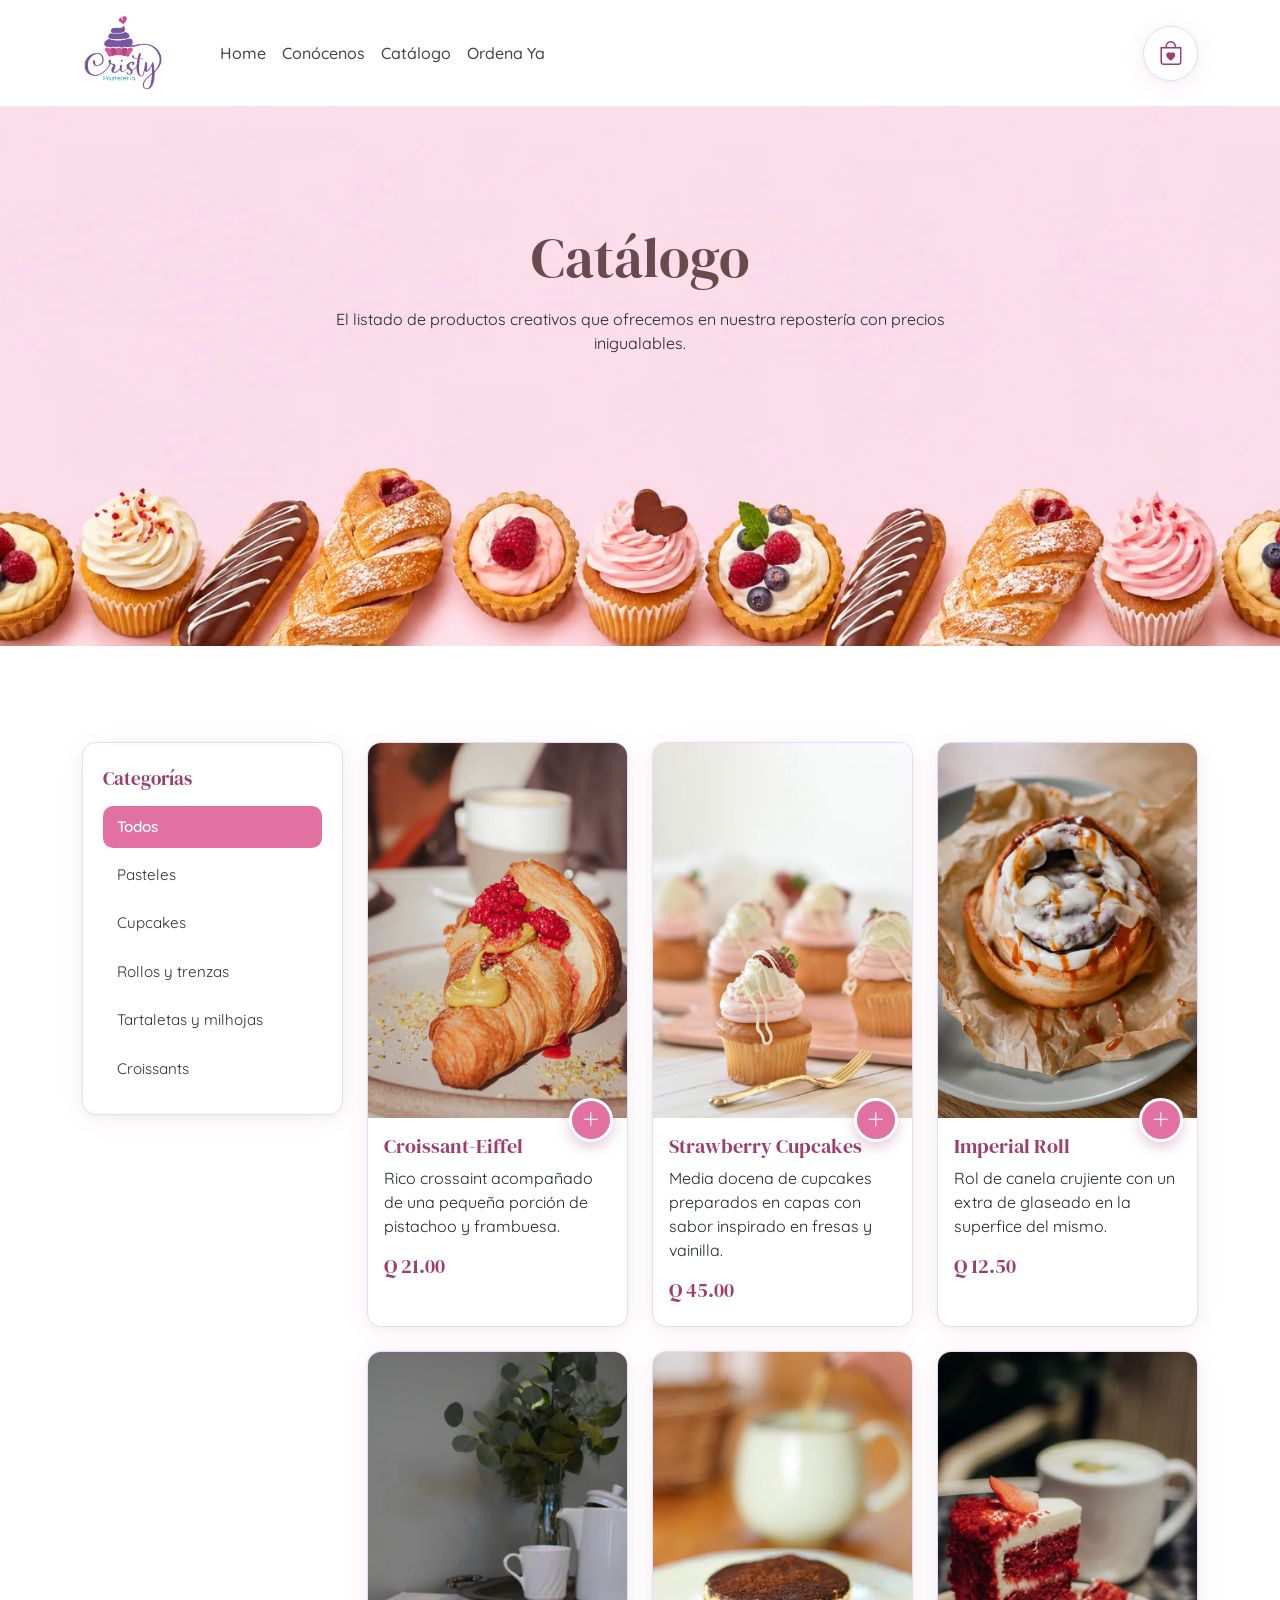
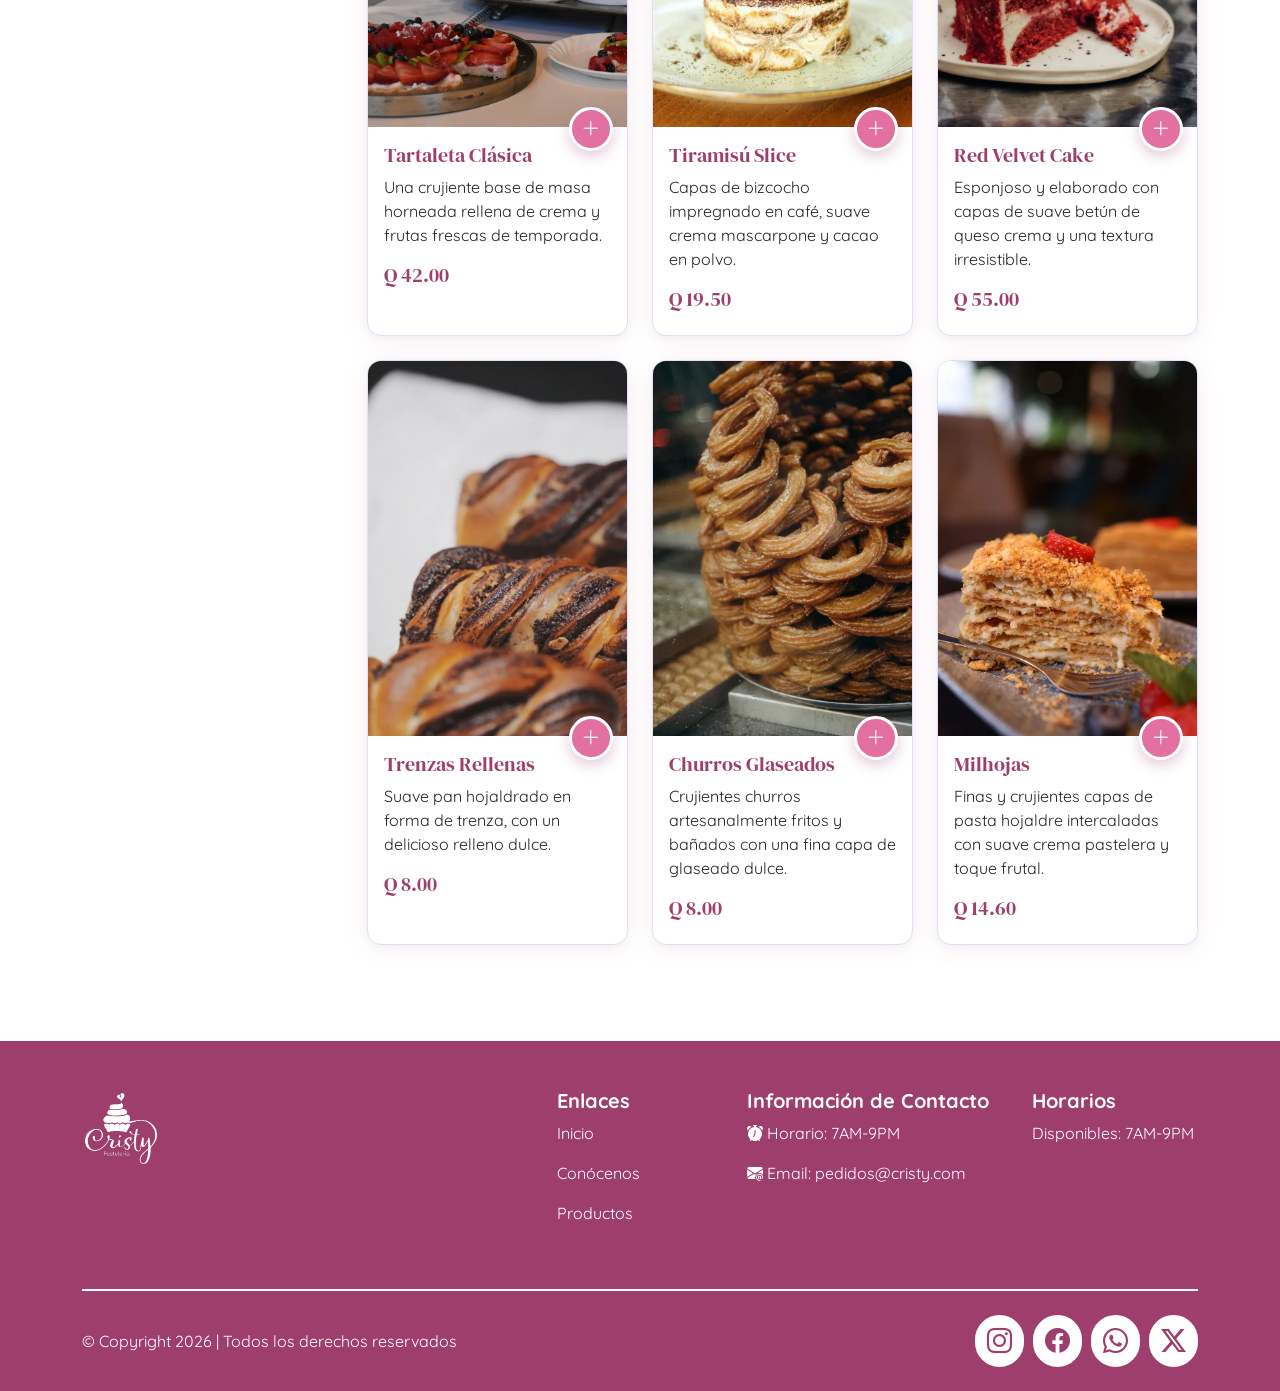
==== commit e27428d8: "Update catálogo 1 se agrego margen de texto en banner" ====
--- a/catalogo.html
+++ b/catalogo.html
@@ -77,7 +77,7 @@
 
     <main>
 
-        <section class="banner">
+        <section class="banner pt-5">
             <h1 class="titles c text-center display-4" style="padding-top: 70px;" data-reveal="fade">Catálogo</h1>
             <div class="d-flex align-items-center justify-content-center flex-column mt-3" data-reveal="up">
                 <p class="col-10 col-md-6 text-center px-0">El listado de productos creativos que ofrecemos en nuestra
@@ -345,7 +345,7 @@
                             <p><i class="bi bi-envelope-at-fill"></i> Email: pedidos@cristy.com</p>
                         </div>
                         <div class="col-12 col-lg-2 text-white">
-                            <h5 class="fw-bold">Cobertura</h5>
+                            <h5 class="fw-bold">Horarios</h5>
                             <p>Disponibles: 7AM-9PM</p>
                         </div>
                     </div>
@@ -400,4 +400,4 @@
 
 </body>
 
-</html>+</html>
--- a/styles.css
+++ b/styles.css
@@ -149,8 +149,16 @@
 
 .titles {
     font-family: DM Serif Display;
-
-}
+}
+
+/* Escala de forma fluida: 2rem en móvil → 4.5rem en monitor grande.
+   clamp(mínimo, valor-fluido, máximo)
+   El valor fluido "5vw" crece con el ancho de pantalla, los extremos lo limitan. */
+.hero-title {
+    font-size: clamp(2rem, 5vw, 4.5rem);
+    line-height: 1.;
+}
+
 
 .header-main {
     position: relative;
@@ -736,14 +744,18 @@
 @media (max-width: 575.98px) {
     .history-gallery {
         overflow: hidden;
+        padding-top: .75rem !important;
+        padding-bottom: .75rem !important;
     }
 
     .box {
-        min-height: 300px;
+        /* La composición conserva el efecto 3D, pero evita el vacío excesivo
+           antes de las imágenes en pantallas estrechas. */
+        min-height: 285px;
     }
 
     .box .item {
-        bottom: 25px;
+        bottom: 50px;
         left: calc(50% - 75px);
         width: 150px;
         height: 225px;
@@ -1427,4 +1439,4 @@
         border-width: 6px;
         margin: 0 3px;
     }
-}+}
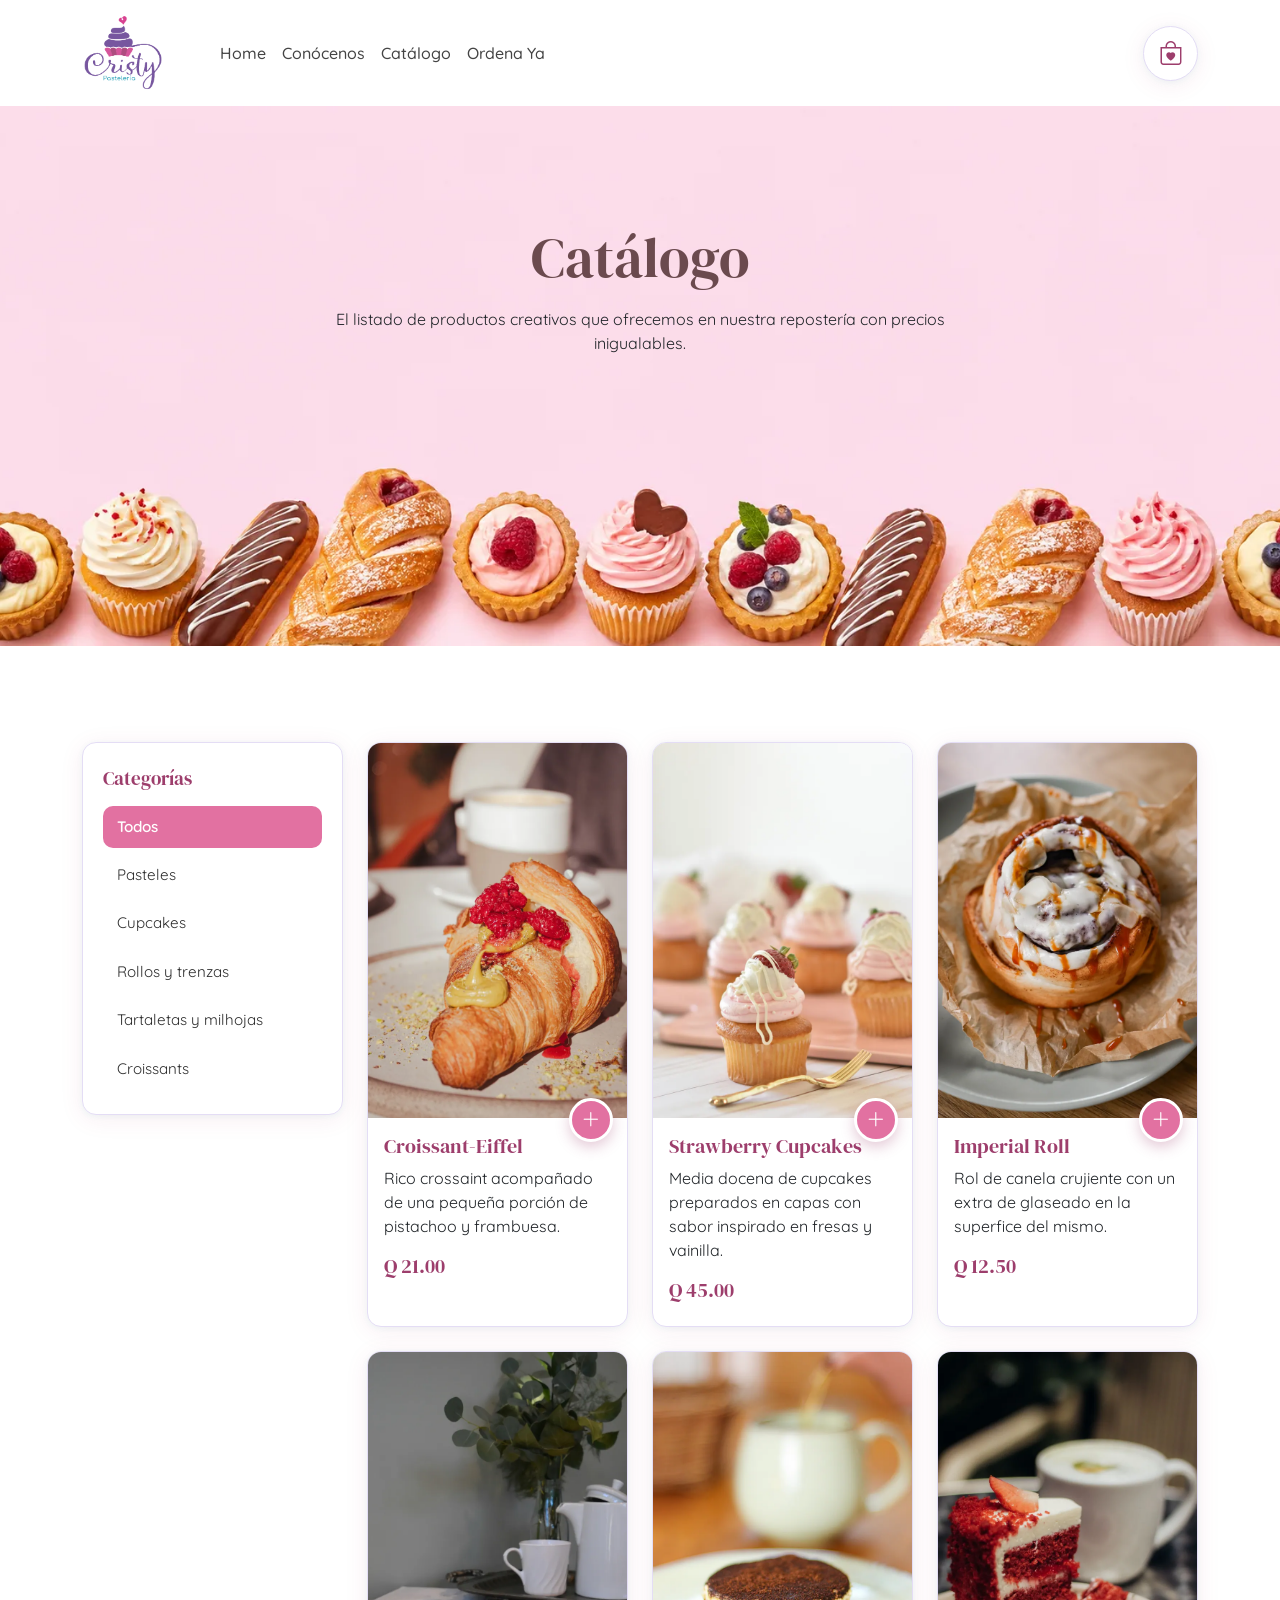
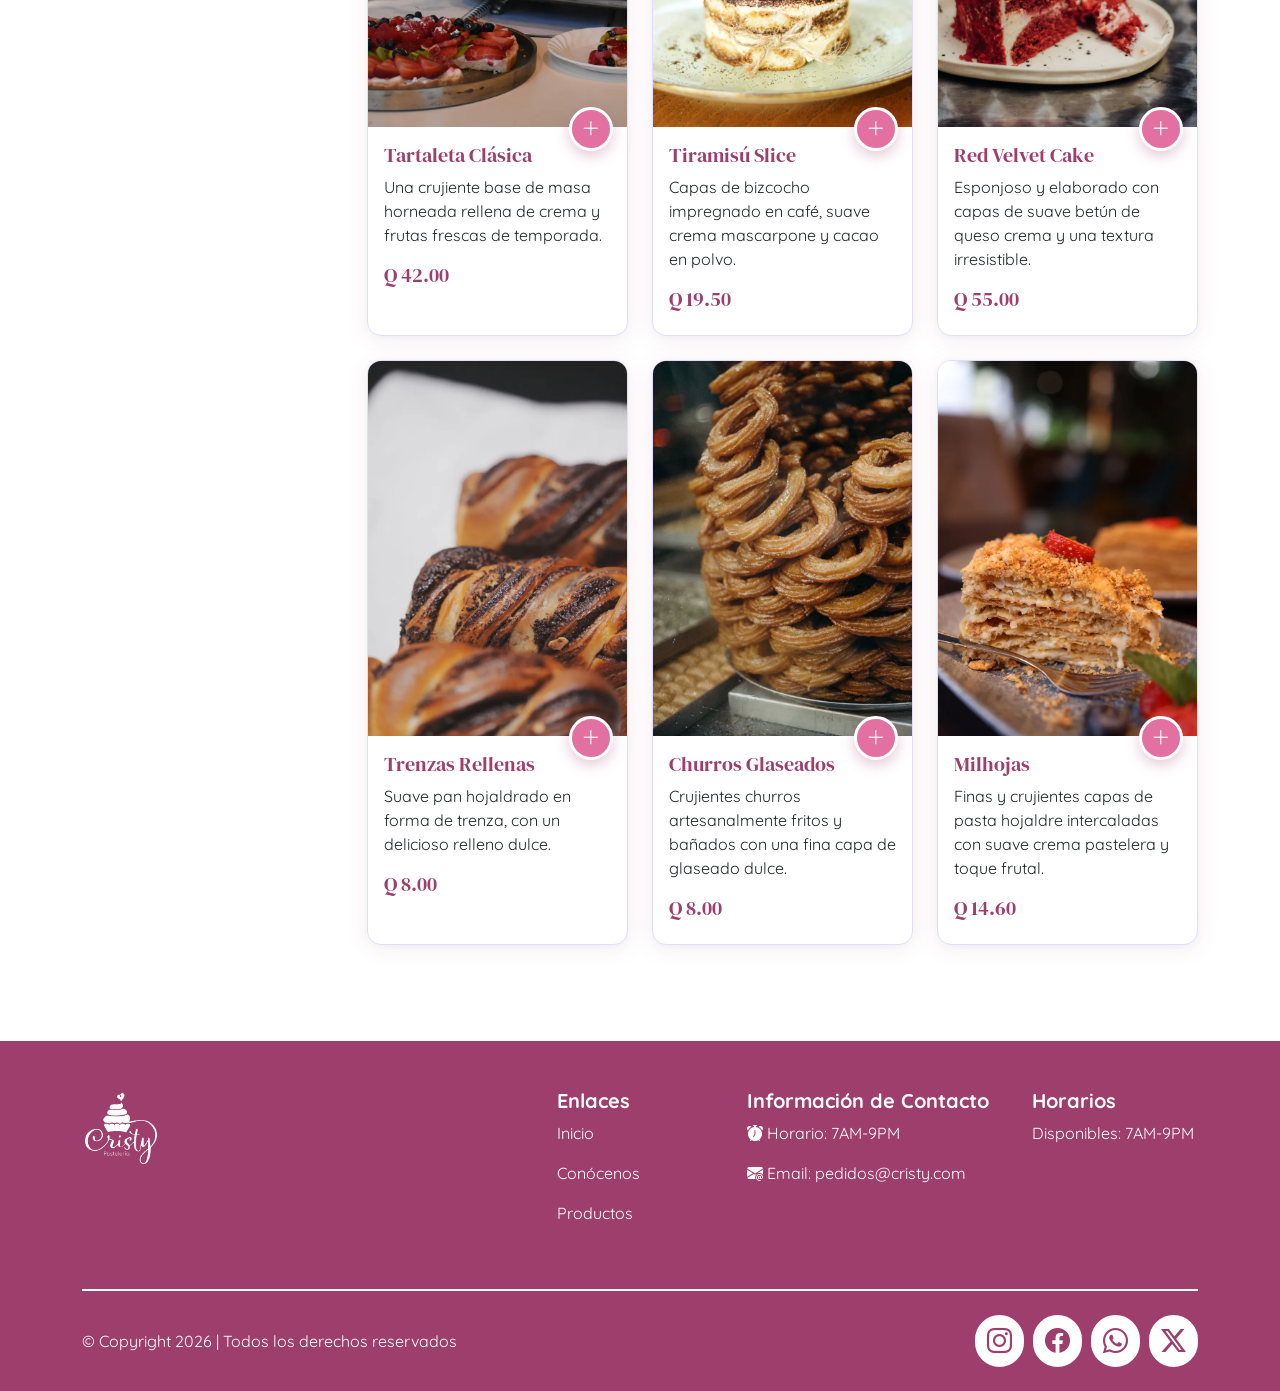
==== commit f68099c5: "imagen de tartaleta" ====
--- a/catalogo.html
+++ b/catalogo.html
@@ -179,8 +179,8 @@
                                     data-product-id="tartaleta-clasica">
                                     <div class="card product-card h-100">
                                         <img src="imgs/catalogo/6.webp" class="card-img-top cards-imgs"
-                                            alt="Tartaleta Clásica con frutas" width="720" height="1080"
-                                            decoding="async" loading="lazy">
+                                            alt="Tartaleta Clásica con frutas" width="720" height="600" decoding="async"
+                                            loading="lazy" style="object-position: center 90%;">
                                         <button type="button" class="add-cart-button" data-add-to-cart
                                             data-product-id="tartaleta-clasica"
                                             aria-label="Agregar Tartaleta Clásica al carrito"><i class="bi bi-plus-lg"
--- a/styles.css
+++ b/styles.css
@@ -155,7 +155,7 @@
    clamp(mínimo, valor-fluido, máximo)
    El valor fluido "5vw" crece con el ancho de pantalla, los extremos lo limitan. */
 .hero-title {
-    font-size: clamp(2rem, 5vw, 4.5rem);
+    font-size: clamp(2.5rem, 5vw, 4.5rem);
     line-height: 1.;
 }
 
@@ -744,39 +744,55 @@
 @media (max-width: 575.98px) {
     .history-gallery {
         overflow: hidden;
-        padding-top: .75rem !important;
-        padding-bottom: .75rem !important;
+        padding-top: .5rem !important;
+        padding-bottom: 1rem !important;
     }
 
     .box {
-        /* La composición conserva el efecto 3D, pero evita el vacío excesivo
-           antes de las imágenes en pantallas estrechas. */
-        min-height: 285px;
+        /* En móvil el volumen se logra por capas, no por ángulos: así las
+           fotos se leen completas y el carrusel no ocupa espacio de más. */
+        min-height: 250px;
+        perspective: none;
+        transform-style: flat;
     }
 
     .box .item {
-        bottom: 50px;
+        bottom: 20px;
         left: calc(50% - 75px);
         width: 150px;
         height: 225px;
+        -webkit-box-reflect: none !important;
+        box-shadow: 0 12px 24px rgba(64, 42, 54, .24);
+    }
+
+    .buttons {
+        margin-top: .75rem;
     }
 
     .box .item:nth-child(1),
-    .box .item:nth-child(2) {
-        transform: translate3d(-70px, 0, 0) scale(.82) rotateY(20deg);
-    }
-
-    .box .item:nth-child(3) {
-        transform: translate3d(-45px, 0, 0) scale(.9) rotateY(12deg);
-    }
-
-    .box .item:nth-child(5) {
-        transform: translate3d(45px, 0, 0) scale(.9) rotateY(-12deg);
-    }
-
+    .box .item:nth-child(2),
     .box .item:nth-child(6),
     .box .item:nth-child(7) {
-        transform: translate3d(70px, 0, 0) scale(.82) rotateY(-20deg);
+        transform: translate3d(0, 0, 0) scale(.78);
+        opacity: 0;
+        pointer-events: none;
+    }
+
+    .box .item:nth-child(3) {
+        transform: translate3d(-52px, 0, 0) scale(.84);
+        z-index: 2;
+        opacity: .82;
+    }
+
+    .box .item:nth-child(4) {
+        transform: translate3d(0, 0, 0) scale(1);
+        z-index: 3;
+    }
+
+    .box .item:nth-child(5) {
+        transform: translate3d(52px, 0, 0) scale(.84);
+        z-index: 2;
+        opacity: .82;
     }
 
 }
